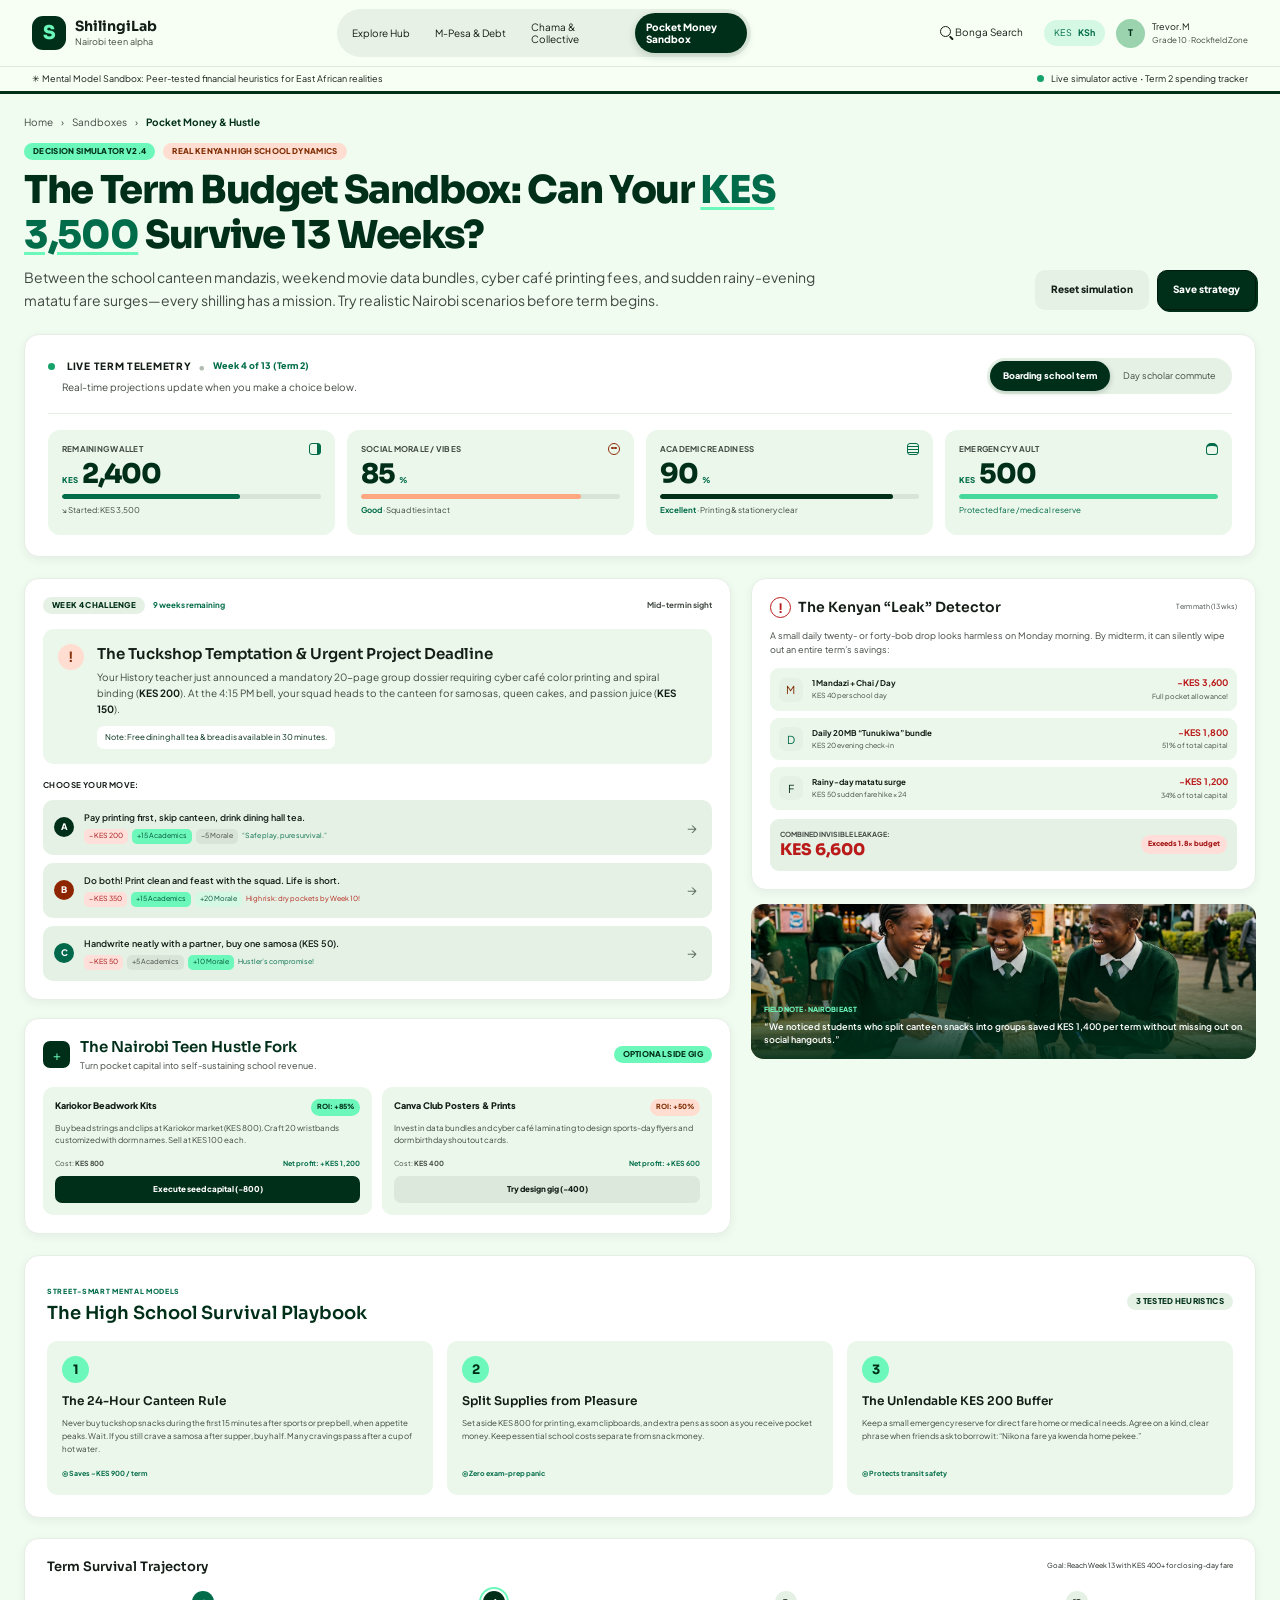
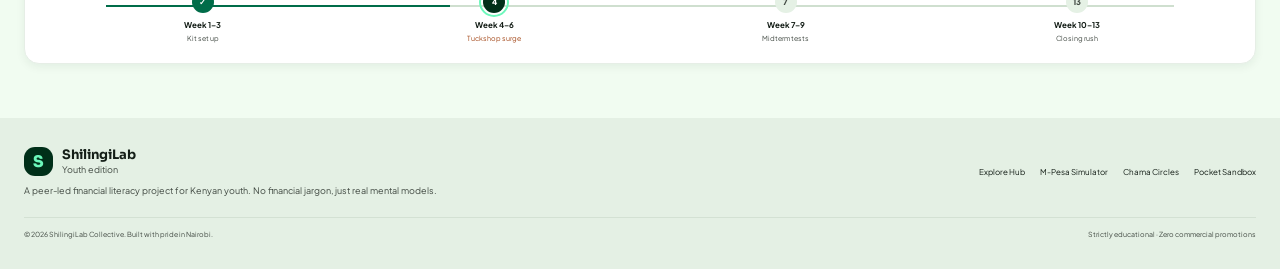
==== pocket-money.html @ ecf1472b "Build ShilingiLab learning hub homepage" ====
<!doctype html>
<html lang="en">
<head>
  <meta charset="utf-8">
  <meta name="viewport" content="width=device-width, initial-scale=1">
  <meta name="theme-color" content="#f1fcf1">
  <meta name="description" content="Practice smart school-term budgeting with an interactive Kenyan pocket-money simulator.">
  <title>ShilingiLab — Pocket Money Sandbox</title>
  <link rel="preconnect" href="https://fonts.googleapis.com">
  <link rel="preconnect" href="https://fonts.gstatic.com" crossorigin>
  <link href="https://fonts.googleapis.com/css2?family=Plus+Jakarta+Sans:wght@400;500;600;700;800&family=Sora:wght@600;700;800&display=swap" rel="stylesheet">
  <link rel="stylesheet" href="budget.css">
  <script src="budget.js" defer></script>
</head>
<body>
  <header class="site-header">
    <a class="brand" href="index.html#home" aria-label="ShilingiLab home">
      <span class="brand-mark" aria-hidden="true">S</span>
      <span><strong>ShilingiLab</strong><small>Nairobi teen alpha</small></span>
    </a>
    <nav class="main-nav" id="main-navigation" aria-label="Main navigation">
      <a href="index.html#home">Explore Hub</a>
      <a href="index.html#leak-detector">M-Pesa &amp; Debt</a>
      <a href="chama.html">Chama &amp; Collective</a>
      <a class="nav-active" href="index.html#home" aria-current="page">Pocket Money Sandbox</a>
    </nav>
    <div class="header-actions">
      <button class="search-button" id="search-button" type="button" aria-label="Search this learning guide"><span class="search-glyph" aria-hidden="true"></span><span>Bonga Search</span></button>
      <span class="currency">KES <b>KSh</b></span>
      <div class="profile-button"><span class="avatar" aria-hidden="true">T</span><span>Trevor.M<small>Grade 10 · Rockfield Zone</small></span></div>
    </div>
    <button class="menu-toggle" id="menu-toggle" type="button" aria-label="Open navigation" aria-expanded="false" aria-controls="main-navigation"><span class="menu-bars" aria-hidden="true"><i></i><i></i><i></i></span></button>
  </header>
  <div class="announcement">
    <span>✳ Mental Model Sandbox: Peer-tested financial heuristics for East African realities</span>
    <span class="announcement-status"><i aria-hidden="true"></i> Live simulator active <b>·</b> Term 2 spending tracker</span>
  </div>

  <main class="container" id="home">
    <section class="hero" aria-labelledby="page-title">
      <div class="hero-copy">
        <nav class="breadcrumb" aria-label="Breadcrumb"><a href="index.html#home">Home</a><span>›</span><a href="#telemetry">Sandboxes</a><span>›</span><strong>Pocket Money &amp; Hustle</strong></nav>
        <div class="hero-badges"><span class="badge badge-mint">Decision simulator v2.4</span><span class="badge badge-terra">Real Kenyan high school dynamics</span></div>
        <h1 id="page-title">The Term Budget Sandbox: Can Your <span>KES 3,500</span> Survive 13 Weeks?</h1>
        <p>Between the school canteen mandazis, weekend movie data bundles, cyber café printing fees, and sudden rainy-evening matatu fare surges—every shilling has a mission. Try realistic Nairobi scenarios before term begins.</p>
      </div>
      <div class="hero-actions">
        <button class="button button-light" id="reset-sim-btn" type="button">Reset simulation</button>
        <button class="button button-primary" id="save-play-btn" type="button">Save strategy</button>
      </div>
    </section>

    <section class="telemetry panel" id="telemetry" aria-labelledby="telemetry-title">
      <div class="telemetry-heading">
        <div>
          <div class="eyebrow-row"><span class="live-dot" aria-hidden="true"></span><h2 id="telemetry-title">Live term telemetry</h2><span class="dot-separator">•</span><span class="week-label" id="term-week-label">Week 4 of 13 (Term 2)</span></div>
          <p>Real-time projections update when you make a choice below.</p>
        </div>
        <div class="mode-switch" role="group" aria-label="School schedule">
          <button class="mode-button selected" id="mode-boarding" type="button" aria-pressed="true">Boarding school term</button>
          <button class="mode-button" id="mode-dayscholar" type="button" aria-pressed="false">Day scholar commute</button>
        </div>
      </div>
      <div class="metrics-grid">
        <article class="metric-card"><div class="metric-top"><span>Remaining wallet</span><span class="metric-indicator wallet-indicator" aria-hidden="true"></span></div><div class="metric-value"><small>KES</small><strong id="wallet-display">2,400</strong></div><div class="meter-track"><span id="wallet-progress-bar" style="width:69%"></span></div><p class="metric-foot">↘ Started: KES 3,500</p></article>
        <article class="metric-card"><div class="metric-top"><span>Social morale / vibes</span><span class="metric-indicator morale-indicator" aria-hidden="true"></span></div><div class="metric-value"><strong id="morale-display">85</strong><small>%</small></div><div class="meter-track terra-track"><span id="morale-progress-bar" style="width:85%"></span></div><p class="metric-foot"><b>Good</b> · Squad ties intact</p></article>
        <article class="metric-card"><div class="metric-top"><span>Academic readiness</span><span class="metric-indicator academic-indicator" aria-hidden="true"></span></div><div class="metric-value"><strong id="academic-display">90</strong><small>%</small></div><div class="meter-track dark-track"><span id="academic-progress-bar" style="width:90%"></span></div><p class="metric-foot"><b>Excellent</b> · Printing &amp; stationery clear</p></article>
        <article class="metric-card"><div class="metric-top"><span>Emergency vault</span><span class="metric-indicator vault-indicator" aria-hidden="true"></span></div><div class="metric-value"><small>KES</small><strong id="buffer-display">500</strong></div><div class="meter-track mint-track"><span style="width:100%"></span></div><p class="metric-foot mint-foot">Protected fare / medical reserve</p></article>
      </div>
    </section>

    <div class="content-grid">
      <div class="content-column">
        <section class="scenario panel" aria-labelledby="scenario-title">
          <div class="section-meta"><div><span class="badge badge-soft">Week 4 challenge</span><span class="remaining-label">9 weeks remaining</span></div><span class="midterm">Mid-term in sight</span></div>
          <article class="challenge-card"><div class="challenge-icon" aria-hidden="true">!</div><div><h2 id="scenario-title">The Tuckshop Temptation &amp; Urgent Project Deadline</h2><p>Your History teacher just announced a mandatory 20-page group dossier requiring cyber café color printing and spiral binding (<strong>KES 200</strong>). At the 4:15 PM bell, your squad heads to the canteen for samosas, queen cakes, and passion juice (<strong>KES 150</strong>).</p><span class="challenge-note">Note: Free dining hall tea &amp; bread is available in 30 minutes.</span></div></article>
          <div class="decision-list" role="group" aria-label="Choose your budget decision">
            <h3>Choose your move:</h3>
            <button class="decision-card" type="button" data-choice="A"><span class="choice-letter">A</span><span class="decision-copy"><strong>Pay printing first, skip canteen, drink dining hall tea.</strong><span class="choice-tags"><i class="tag-loss">− KES 200</i><i class="tag-gain">+15 Academics</i><i>−5 Morale</i><em>“Safe play, pure survival.”</em></span></span><span class="arrow" aria-hidden="true">→</span></button>
            <button class="decision-card" type="button" data-choice="B"><span class="choice-letter terra-choice">B</span><span class="decision-copy"><strong>Do both! Print clean and feast with the squad. Life is short.</strong><span class="choice-tags"><i class="tag-loss">− KES 350</i><i class="tag-gain">+15 Academics</i><i class="tag-social">+20 Morale</i><em class="risk-text">High risk: dry pockets by Week 10!</em></span></span><span class="arrow" aria-hidden="true">→</span></button>
            <button class="decision-card" type="button" data-choice="C"><span class="choice-letter mint-choice">C</span><span class="decision-copy"><strong>Handwrite neatly with a partner, buy one samosa (KES 50).</strong><span class="choice-tags"><i class="tag-loss">− KES 50</i><i>+5 Academics</i><i class="tag-gain">+10 Morale</i><em>Hustler’s compromise!</em></span></span><span class="arrow" aria-hidden="true">→</span></button>
          </div>
          <div class="decision-feedback" id="decision-feedback" hidden aria-live="polite"><span id="feedback-icon" aria-hidden="true">✓</span><div><strong id="feedback-title">Decision applied</strong><p id="feedback-desc">Your term cash balance and morale metrics have updated.</p></div></div>
        </section>

        <section class="hustle panel" aria-labelledby="hustle-title">
          <div class="section-heading"><span class="section-icon" aria-hidden="true">+</span><div><h2 id="hustle-title">The Nairobi Teen Hustle Fork</h2><p>Turn pocket capital into self-sustaining school revenue.</p></div><span class="badge badge-mint">Optional side gig</span></div>
          <div class="hustle-grid">
            <article class="hustle-card"><div><div class="hustle-title"><h3>Kariokor Beadwork Kits</h3><span class="roi">ROI: +85%</span></div><p>Buy bead strings and clips at Kariokor market (KES 800). Craft 20 wristbands customized with dorm names. Sell at KES 100 each.</p></div><div class="hustle-bottom"><div><span>Cost: <b>KES 800</b></span><strong>Net profit: +KES 1,200</strong></div><button class="hustle-button" id="invest-beads-btn" type="button">Execute seed capital (−800)</button></div></article>
            <article class="hustle-card"><div><div class="hustle-title"><h3>Canva Club Posters &amp; Prints</h3><span class="roi roi-terra">ROI: +50%</span></div><p>Invest in data bundles and cyber café laminating to design sports-day flyers and dorm birthday shoutout cards.</p></div><div class="hustle-bottom"><div><span>Cost: <b>KES 400</b></span><strong>Net profit: +KES 600</strong></div><button class="hustle-button secondary-hustle" id="invest-flyer-btn" type="button">Try design gig (−400)</button></div></article>
          </div>
        </section>
      </div>

      <aside class="content-column side-column">
        <section class="leak panel" id="leak-detector" aria-labelledby="leak-title">
          <div class="leak-heading"><span class="drop-icon" aria-hidden="true">!</span><h2 id="leak-title">The Kenyan “Leak” Detector</h2><span>Term math (13 wks)</span></div>
          <p>A small daily twenty- or forty-bob drop looks harmless on Monday morning. By midterm, it can silently wipe out an entire term’s savings:</p>
          <div class="leak-list">
            <article class="leak-row"><span class="leak-symbol" aria-hidden="true">M</span><div><strong>1 Mandazi + Chai / Day</strong><small>KES 40 per school day</small></div><div class="leak-total"><strong>−KES 3,600</strong><small>Full pocket allowance!</small></div></article>
            <article class="leak-row"><span class="leak-symbol wifi-symbol" aria-hidden="true">D</span><div><strong>Daily 20MB “Tunukiwa” bundle</strong><small>KES 20 evening check-in</small></div><div class="leak-total"><strong>−KES 1,800</strong><small>51% of total capital</small></div></article>
            <article class="leak-row"><span class="leak-symbol bus-symbol" aria-hidden="true">F</span><div><strong>Rainy-day matatu surge</strong><small>KES 50 sudden fare hike × 24</small></div><div class="leak-total"><strong>−KES 1,200</strong><small>34% of total capital</small></div></article>
          </div>
          <div class="leak-summary"><div><span>Combined invisible leakage:</span><strong>KES 6,600</strong></div><span class="over-budget">Exceeds 1.8× budget</span></div>
        </section>
        <article class="field-note"><img src="assets/kenyan-student-budgeting.png" alt="Three Kenyan high school students sharing a budget conversation outside school" loading="lazy"><div class="field-note-copy"><span>Field note · Nairobi East</span><p>“We noticed students who split canteen snacks into groups saved KES 1,400 per term without missing out on social hangouts.”</p></div></article>
      </aside>
    </div>

    <section class="playbook panel" id="playbook" aria-labelledby="playbook-title">
      <div class="section-heading playbook-heading"><div><span class="section-kicker">Street-smart mental models</span><h2 id="playbook-title">The High School Survival Playbook</h2></div><span class="badge badge-soft">3 tested heuristics</span></div>
      <div class="playbook-grid">
        <article class="rule-card"><span class="rule-number">1</span><h3>The 24-Hour Canteen Rule</h3><p>Never buy tuckshop snacks during the first 15 minutes after sports or prep bell, when appetite peaks. Wait. If you still crave a samosa after supper, buy half. Many cravings pass after a cup of hot water.</p><strong>◎ Saves ~KES 900 / term</strong></article>
        <article class="rule-card"><span class="rule-number">2</span><h3>Split Supplies from Pleasure</h3><p>Set aside KES 800 for printing, exam clipboards, and extra pens as soon as you receive pocket money. Keep essential school costs separate from snack money.</p><strong>◎ Zero exam-prep panic</strong></article>
        <article class="rule-card"><span class="rule-number">3</span><h3>The Unlendable KES 200 Buffer</h3><p>Keep a small emergency reserve for direct fare home or medical needs. Agree on a kind, clear phrase when friends ask to borrow it: “Niko na fare ya kwenda home pekee.”</p><strong>◎ Protects transit safety</strong></article>
      </div>
    </section>

    <section class="trajectory panel" aria-labelledby="trajectory-title"><div class="trajectory-heading"><h2 id="trajectory-title">Term Survival Trajectory</h2><span>Goal: Reach Week 13 with KES 400+ for closing-day fare</span></div><ol class="timeline"><li class="complete"><span>✓</span><b>Week 1–3</b><small>Kit set up</small></li><li class="current"><span>4</span><b>Week 4–6</b><small>Tuckshop surge</small></li><li><span>7</span><b>Week 7–9</b><small>Midterm tests</small></li><li><span>13</span><b>Week 10–13</b><small>Closing rush</small></li></ol></section>
  </main>

  <footer class="site-footer"><div class="footer-main"><div><a class="brand footer-brand" href="index.html#home"><span class="brand-mark" aria-hidden="true">S</span><span><strong>ShilingiLab</strong><small>Youth edition</small></span></a><p>A peer-led financial literacy project for Kenyan youth. No financial jargon, just real mental models.</p></div><nav aria-label="Footer navigation"><a href="index.html#home">Explore Hub</a><a href="index.html#leak-detector">M-Pesa Simulator</a><a href="chama.html">Chama Circles</a><a href="index.html#home">Pocket Sandbox</a></nav></div><div class="footer-bottom"><span>© 2026 ShilingiLab Collective. Built with pride in Nairobi.</span><span>Strictly educational · Zero commercial promotions</span></div></footer>
</body>
</html>
---- budget.css ----
/* Budget sandbox page styles: vanilla CSS, tuned to the supplied ShilingiLab design. */
:root{--canvas:#f1fcf1;--surface:#fff;--surface-low:#ebf7eb;--surface-mid:#e5f1e5;--surface-high:#e0ebe0;--ink:#141e17;--muted:#414942;--forest:#002f19;--forest-2:#0d472b;--mint:#6cf8bb;--mint-deep:#006c49;--line:#d5e2d5;--terra:#ffb598;--error:#ba1a1a;--shadow:0 3px 10px #002f1910;--sora:'Sora',sans-serif;--jakarta:'Plus Jakarta Sans',sans-serif}*{box-sizing:border-box}html{scroll-behavior:smooth;scroll-padding-top:100px}body{margin:0;background:var(--canvas);color:var(--ink);font:14px/1.55 var(--jakarta),sans-serif;-webkit-font-smoothing:antialiased}button,a{font:inherit}button{color:inherit}a{color:inherit;text-decoration:none}.site-header{min-height:66px;padding:9px clamp(16px,2.5vw,34px);display:flex;align-items:center;justify-content:space-between;gap:16px;background:#f7fff5;border-bottom:1px solid #dce8dc;position:sticky;top:0;z-index:10}.brand{display:flex;gap:9px;align-items:center;white-space:nowrap}.brand-mark{width:34px;height:34px;border-radius:11px;background:var(--forest);color:var(--mint);display:grid;place-items:center;font:800 19px var(--sora)}.brand strong{font:700 14px var(--sora);display:block}.brand small{font-size:9px;color:var(--muted);display:block}.main-nav{display:flex;align-items:center;gap:3px;border-radius:100px;background:#e7f1e5;padding:4px}.main-nav a{font-size:10px;line-height:1.2;padding:8px 11px;border-radius:100px;max-width:112px;transition:background-color .18s ease,color .18s ease,box-shadow .18s ease}.main-nav a:hover,.main-nav a:focus-visible{background:#dcebdc;color:var(--forest);outline:2px solid transparent}.main-nav .nav-active{background:var(--forest);color:#fff;font-weight:800;box-shadow:0 3px 8px #002f1930}.header-actions{display:flex;align-items:center;gap:11px}.search-button{border:0;background:transparent;border-radius:20px;padding:8px 10px;cursor:pointer;font-size:10px;white-space:nowrap}.search-button:hover{background:#e7f1e5}.search-glyph{display:inline-block;position:relative;width:11px;height:11px;border:1.5px solid currentColor;border-radius:50%;vertical-align:-1px;margin-right:4px}.search-glyph::after{content:"";position:absolute;width:5px;height:1.5px;background:currentColor;right:-4px;bottom:-2px;transform:rotate(45deg);border-radius:1px}.currency{background:#d5f8e5;color:var(--mint-deep);border-radius:20px;padding:6px 10px;font-size:9px;white-space:nowrap}.currency b{margin-left:4px}.profile-button{display:flex;align-items:center;gap:7px;font-size:9px;white-space:nowrap}.profile-button small{display:block;color:var(--muted);font-size:8px}.avatar{width:29px;height:29px;display:grid;place-items:center;border-radius:50%;background:#9ad3ad;color:var(--forest);font-weight:800}.menu-toggle{display:none;width:40px;height:40px;border:0;background:transparent;cursor:pointer;padding:9px}.menu-bars{display:flex;flex-direction:column;gap:4px;width:20px}.menu-bars i{display:block;width:100%;height:2px;border-radius:2px;background:var(--forest);transition:transform .18s ease,opacity .18s ease}.menu-toggle[aria-expanded=true] .menu-bars i:first-child{transform:translateY(6px) rotate(45deg)}.menu-toggle[aria-expanded=true] .menu-bars i:nth-child(2){opacity:0}.menu-toggle[aria-expanded=true] .menu-bars i:last-child{transform:translateY(-6px) rotate(-45deg)}.announcement{min-height:27px;padding:5px clamp(16px,2.5vw,34px);display:flex;justify-content:space-between;gap:16px;align-items:center;background:#f7fff5;border-bottom:3px solid var(--forest);font-size:9px}.announcement-status{white-space:nowrap}.announcement-status i,.live-dot{display:inline-block;width:7px;height:7px;border-radius:50%;background:#16a36a;margin-right:5px}.container{width:min(100% - 48px,1440px);margin:0 auto;padding:21px 0 54px}.hero{display:flex;align-items:flex-end;justify-content:space-between;gap:28px;margin-bottom:21px}.hero-copy{max-width:850px}.breadcrumb{display:flex;align-items:center;gap:8px;font-size:10px;color:var(--muted);margin-bottom:12px}.breadcrumb strong{font-weight:700;color:var(--forest)}.hero-badges{display:flex;gap:8px;flex-wrap:wrap;margin-bottom:8px}.badge{display:inline-flex;align-items:center;border-radius:100px;padding:4px 9px;font-size:8px;line-height:1.15;font-weight:800;text-transform:uppercase;letter-spacing:.04em}.badge-mint{background:var(--mint);color:var(--forest)}.badge-terra{background:#ffddd0;color:#7f2b00}.badge-soft{background:var(--surface-mid);color:var(--forest)}h1,h2,h3,p{margin-top:0}.hero h1{max-width:900px;margin:0 0 8px;font:800 clamp(27px,3vw,42px)/1.18 var(--sora);letter-spacing:-.035em;color:var(--forest)}.hero h1 span{color:var(--mint-deep);text-decoration:underline;text-decoration-color:var(--mint);text-decoration-thickness:3px;text-underline-offset:4px}.hero-copy>p{max-width:810px;margin:0;color:var(--muted);font-size:14px;line-height:1.65}.hero-actions{display:flex;gap:8px;flex:0 0 auto;margin-bottom:3px}.button{display:inline-flex;align-items:center;justify-content:center;gap:7px;min-height:40px;padding:9px 15px;border-radius:10px;border:1px solid transparent;font-size:10px;font-weight:800;cursor:pointer;transition:transform .16s ease,background .16s ease}.button:hover{transform:translateY(-1px)}.button-light{background:#e5f1e5;color:var(--ink)}.button-primary{background:var(--forest);color:#fff;border-color:#001b0e;box-shadow:2px 2px 0 var(--forest)}.button-primary:hover{background:var(--forest-2)}button:focus-visible,a:focus-visible{outline:3px solid #10b981;outline-offset:3px}.panel{background:var(--surface);border:1px solid #e6eee6;border-radius:15px;box-shadow:var(--shadow)}.telemetry{padding:21px 23px;margin-bottom:21px}.telemetry-heading{display:flex;justify-content:space-between;align-items:center;gap:16px;padding-bottom:17px;margin-bottom:16px;border-bottom:1px solid var(--surface-mid)}.eyebrow-row{display:flex;align-items:center;gap:7px}.eyebrow-row h2{font-size:10px;text-transform:uppercase;letter-spacing:.07em;margin:0;font-weight:800}.dot-separator{color:#b2bcb2}.week-label{font-size:9px;color:var(--mint-deep);font-weight:800}.telemetry-heading p{margin:3px 0 0 14px;color:var(--muted);font-size:10px}.mode-switch{display:inline-flex;padding:3px;border-radius:30px;background:var(--surface-mid)}.mode-button{border:0;border-radius:24px;padding:8px 13px;background:transparent;color:var(--muted);font-size:9px;cursor:pointer;white-space:nowrap}.mode-button.selected{background:var(--forest);color:#fff;font-weight:800;box-shadow:1px 2px 5px #002f1930}.metrics-grid{display:grid;grid-template-columns:repeat(4,minmax(0,1fr));gap:12px}.metric-card{background:var(--surface-low);border-radius:12px;padding:13px 14px;min-height:105px}.metric-top{display:flex;align-items:center;justify-content:space-between;color:var(--muted);font-size:8px;text-transform:uppercase;letter-spacing:.03em;font-weight:700}.metric-top>span:last-child{font-size:14px;color:var(--mint-deep)}.metric-indicator{display:inline-block;width:12px;height:12px;border:1.5px solid currentColor;border-radius:3px}.wallet-indicator{background:linear-gradient(90deg,transparent 70%,var(--mint-deep) 70%)}.academic-indicator{background:repeating-linear-gradient(to bottom,transparent 0 2px,#006c49 2px 3px)}.vault-indicator{border-radius:5px 5px 3px 3px;border-top-width:3px}.morale-indicator{border-radius:50%;border-color:#8f2e0b;background:radial-gradient(circle at 35% 40%,#8f2e0b 1px,transparent 1.5px),radial-gradient(circle at 65% 40%,#8f2e0b 1px,transparent 1.5px)}.terra-text,.terra-track span{color:#8f2e0b!important}.metric-value{display:flex;align-items:baseline;gap:4px;margin:4px 0}.metric-value strong{font:800 27px/1.15 var(--sora);letter-spacing:-.04em;color:var(--forest)}.metric-value small{font-size:8px;font-weight:800;color:var(--mint-deep)}.meter-track{height:5px;background:#d7e4d7;border-radius:99px;overflow:hidden}.meter-track span{display:block;height:100%;border-radius:99px;background:var(--mint-deep);transition:width .35s ease}.terra-track span{background:#ffa781}.dark-track span{background:var(--forest)}.mint-track span{background:#45d89b}.metric-foot{margin:5px 0 0;font-size:8px;color:var(--muted)}.metric-foot b,.mint-foot{color:var(--mint-deep)}.content-grid{display:grid;grid-template-columns:minmax(0,1.4fr) minmax(300px,1fr);gap:20px;align-items:start;margin-bottom:21px}.content-column{display:flex;flex-direction:column;gap:18px;min-width:0}.scenario{padding:18px;display:flex;flex-direction:column;gap:15px}.section-meta{display:flex;align-items:center;justify-content:space-between;gap:10px}.section-meta>div{display:flex;align-items:center;gap:8px}.remaining-label,.midterm{font-size:8px;color:var(--mint-deep);font-weight:700}.midterm{color:var(--muted)}.challenge-card{padding:15px;display:grid;grid-template-columns:28px minmax(0,1fr);gap:11px;border-radius:11px;background:var(--surface-low)}.challenge-icon{height:26px;width:26px;border-radius:50%;display:grid;place-items:center;background:#ffddd0;color:#8a310d;font-weight:800}.challenge-card h2{font:600 15px/1.35 var(--sora);margin:0 0 5px;color:var(--ink)}.challenge-card p{font-size:10px;line-height:1.6;color:var(--muted);margin:0}.challenge-card p strong{color:var(--ink)}.challenge-note{display:inline-block;margin-top:9px;padding:5px 8px;border-radius:7px;background:#fff;font-size:8px;color:var(--forest)}.decision-list{display:flex;flex-direction:column;gap:8px}.decision-list h3{font-size:8px;text-transform:uppercase;letter-spacing:.05em;margin:0 0 1px}.decision-card{display:grid;grid-template-columns:22px minmax(0,1fr) 14px;gap:8px;align-items:center;width:100%;text-align:left;border:1px solid transparent;border-radius:10px;background:var(--surface-mid);padding:10px;cursor:pointer;transition:background .15s ease,border-color .15s ease,transform .15s ease}.decision-card:hover{background:#d9ebdc;border-color:#bdd9c3;transform:translateX(2px)}.decision-card:focus-visible{outline-offset:2px}.choice-letter{display:grid;place-items:center;width:20px;height:20px;border-radius:50%;background:var(--forest);color:#fff;font-size:9px;font-weight:800}.terra-choice{background:#8d2600}.mint-choice{background:#00694b}.decision-copy{display:grid;gap:5px}.decision-copy>strong{font-size:9px;line-height:1.45;font-weight:600}.choice-tags{display:flex;align-items:center;flex-wrap:wrap;gap:4px;font-size:7px;color:var(--muted)}.choice-tags i{font-style:normal;padding:2px 5px;border-radius:5px;background:#d9e4d9}.choice-tags .tag-loss{background:#ffdfd9;color:#a01212}.choice-tags .tag-gain{background:var(--mint);color:#005236}.choice-tags .tag-social{background:#d5f8e5;color:#005236}.choice-tags em{font-style:normal;color:var(--mint-deep)}.choice-tags .risk-text{color:#b42318}.arrow{font-size:14px;color:#69776b}.decision-feedback{display:flex;align-items:flex-start;gap:10px;padding:11px;border-radius:10px;background:#dff1e3;color:var(--forest)}.decision-feedback[hidden]{display:none}.decision-feedback>span{font-weight:900;font-size:18px}.decision-feedback strong{font-size:10px}.decision-feedback p{font-size:9px;margin:2px 0 0;color:var(--muted)}.hustle{padding:18px}.section-heading{display:flex;align-items:center;gap:10px}.section-heading>div{min-width:0}.section-heading h2{font:600 15px/1.35 var(--sora);margin:0;color:var(--forest)}.section-heading p{font-size:9px;color:var(--muted);margin:2px 0 0}.section-icon{display:grid;place-items:center;flex:0 0 27px;height:27px;border-radius:7px;background:var(--forest);color:var(--mint);font-size:13px}.section-heading>.badge{margin-left:auto;white-space:nowrap}.hustle-grid{display:grid;grid-template-columns:repeat(2,minmax(0,1fr));gap:10px;margin-top:14px}.hustle-card{display:flex;flex-direction:column;justify-content:space-between;gap:13px;padding:12px;border-radius:10px;background:var(--surface-low)}.hustle-title{display:flex;justify-content:space-between;gap:7px;align-items:flex-start}.hustle-title h3{font-size:9px;margin:0;font-weight:800}.hustle-title .roi{white-space:nowrap;font-size:7px;padding:3px 6px;border-radius:10px;background:var(--mint);color:var(--forest);font-weight:800}.hustle-title .roi-terra{background:#ffddd0;color:#7f2b00}.hustle-card p{font-size:8px;line-height:1.5;color:var(--muted);margin:6px 0 0}.hustle-bottom>div{display:flex;justify-content:space-between;gap:4px;font-size:7px;flex-wrap:wrap;margin-bottom:7px}.hustle-bottom>div span{color:var(--muted)}.hustle-bottom>div strong{color:var(--mint-deep)}.hustle-button{width:100%;padding:7px 6px;border:0;border-radius:7px;background:var(--forest);color:white;font-size:8px;font-weight:800;cursor:pointer}.hustle-button:hover{background:var(--forest-2)}.hustle-button:disabled{background:var(--mint-deep);cursor:default}.secondary-hustle{background:#dce8dc;color:var(--ink)}.secondary-hustle:hover{background:#cbdccb}.side-column{gap:14px}.leak{padding:18px}.leak-heading{display:flex;align-items:center;gap:7px}.drop-icon{display:grid;place-items:center;flex:none;width:21px;height:21px;border:1px solid #ba1a1a;border-radius:50%;color:#ba1a1a;font-size:13px;font-weight:800}.leak-heading h2{font:600 14px/1.3 var(--sora);margin:0;flex:1}.leak-heading>span:last-child{font-size:7px;color:var(--muted);white-space:nowrap}.leak>p{font-size:9px;color:var(--muted);line-height:1.6;margin:11px 0}.leak-list{display:flex;flex-direction:column;gap:7px}.leak-row{display:grid;grid-template-columns:26px minmax(0,1fr) auto;align-items:center;gap:7px;padding:9px;border-radius:9px;background:var(--surface-low)}.leak-symbol{display:grid;place-items:center;width:24px;height:24px;border-radius:7px;background:var(--surface-mid);color:#7f2b00;font-size:11px}.wifi-symbol{color:var(--mint-deep)}.bus-symbol{color:var(--forest)}.leak-row>div:nth-child(2){min-width:0}.leak-row strong{display:block;font-size:8px;line-height:1.4}.leak-row small{display:block;font-size:7px;color:var(--muted);line-height:1.4;margin-top:2px}.leak-total{text-align:right;white-space:nowrap}.leak-total strong{color:var(--error);font-size:9px}.leak-summary{display:flex;align-items:center;justify-content:space-between;gap:8px;padding:11px 10px;margin-top:9px;border-radius:9px;background:var(--surface-mid)}.leak-summary>div span{display:block;font-size:7px;text-transform:uppercase;font-weight:700;color:var(--muted)}.leak-summary>div strong{display:block;color:var(--error);font:800 16px/1.2 var(--sora)}.over-budget{padding:4px 7px;border-radius:20px;background:#ffddd8;color:#a01212;font-size:7px;font-weight:800;white-space:nowrap}.field-note{height:155px;position:relative;overflow:hidden;border-radius:13px;background:var(--forest)}.field-note img{width:100%;height:100%;display:block;object-fit:cover}.field-note::after{content:"";position:absolute;inset:25% 0 0;background:linear-gradient(transparent,#002f19ed)}.field-note-copy{position:absolute;z-index:1;bottom:0;left:0;right:0;padding:13px;color:#fff}.field-note-copy span{font-size:7px;color:var(--mint);font-weight:800;text-transform:uppercase}.field-note-copy p{font-size:9px;line-height:1.45;margin:2px 0 0;font-weight:600}.playbook{padding:22px;margin-bottom:20px}.playbook-heading{justify-content:space-between;margin-bottom:16px}.section-kicker{font-size:7px;text-transform:uppercase;letter-spacing:.1em;color:var(--mint-deep);font-weight:800}.playbook-heading h2{font:600 18px/1.3 var(--sora);margin:2px 0 0;color:var(--forest)}.playbook-grid{display:grid;grid-template-columns:repeat(3,minmax(0,1fr));gap:14px}.rule-card{display:flex;flex-direction:column;align-items:flex-start;padding:15px;border-radius:10px;background:var(--surface-low)}.rule-number{display:grid;place-items:center;width:27px;height:27px;border-radius:50%;background:var(--mint);color:var(--forest);font:700 13px var(--sora);margin-bottom:10px}.rule-card h3{font:600 12px/1.4 var(--sora);margin:0 0 7px}.rule-card p{font-size:8px;line-height:1.65;color:var(--muted);margin:0 0 13px}.rule-card>strong{margin-top:auto;color:var(--mint-deep);font-size:7px}.trajectory{padding:19px 22px}.trajectory-heading{display:flex;justify-content:space-between;align-items:center;gap:14px}.trajectory-heading h2{font:600 13px var(--sora);margin:0}.trajectory-heading>span{font-size:7px}.timeline{position:relative;display:grid;grid-template-columns:repeat(4,1fr);padding:16px 10px 0;margin:0;list-style:none;text-align:center}.timeline::before{content:"";position:absolute;left:5%;right:5%;top:30px;height:2px;background:#cfdfcf}.timeline::after{content:"";position:absolute;left:5%;top:30px;width:29%;height:2px;background:var(--mint-deep)}.timeline li{position:relative;z-index:1;display:flex;align-items:center;flex-direction:column;gap:2px}.timeline li>span{display:grid;place-items:center;width:22px;height:22px;border-radius:50%;background:var(--surface-mid);color:var(--muted);font-size:8px;font-weight:800;margin-bottom:4px}.timeline li.complete>span{background:var(--mint-deep);color:white}.timeline li.current>span{background:var(--forest);color:white;outline:2px solid var(--mint);outline-offset:2px}.timeline li b{font-size:8px}.timeline li small{font-size:7px;color:var(--muted)}.timeline li.current small{color:#a34718}.site-footer{background:#e4f0e4;padding:28px max(24px,calc((100% - 1440px)/2));}.footer-main{display:flex;justify-content:space-between;gap:24px;align-items:center}.footer-brand .brand-mark{width:29px;height:29px;font-size:16px}.footer-brand strong{font-size:13px}.footer-main>div>p{max-width:440px;font-size:9px;color:var(--muted);margin:7px 0 0}.footer-main nav{display:flex;flex-wrap:wrap;gap:15px;font-size:8px}.footer-main nav a:hover{color:var(--mint-deep);text-decoration:underline}.footer-bottom{display:flex;justify-content:space-between;gap:14px;border-top:1px solid #d3e1d3;margin-top:19px;padding-top:12px;font-size:7px;color:var(--muted)}
@media(max-width:1050px){.site-header{gap:9px}.main-nav a{padding:8px 8px;font-size:9px;max-width:98px}.header-actions{gap:6px}.search-button{padding:7px}.profile-button{font-size:8px}.container{width:min(100% - 36px,1440px)}.content-grid{grid-template-columns:minmax(0,1.25fr) minmax(280px,.9fr);gap:14px}.scenario,.hustle,.leak{padding:15px}.leak-row{grid-template-columns:23px minmax(0,1fr) auto;padding:8px;gap:6px}}
@media(max-width:820px){.site-header{min-height:60px}.header-actions .currency,.header-actions .search-button span:last-child{display:none}.header-actions{margin-left:auto}.container{width:min(100% - 32px,700px)}.hero{display:block}.hero-actions{margin-top:14px}.content-grid{grid-template-columns:minmax(0,1.25fr) minmax(260px,.9fr)}.side-column{display:flex;flex-direction:column}.field-note{height:175px}}@media(max-width:720px){.content-grid{grid-template-columns:1fr}}
@media(max-width:680px){.site-header{padding:8px 14px;flex-wrap:wrap}.header-actions{display:none}.menu-toggle{display:block}.main-nav{display:none;order:4;flex-basis:100%;flex-direction:column;align-items:stretch;border-radius:13px;padding:6px}.main-nav.is-open{display:flex}.main-nav a{max-width:none;padding:11px 13px;font-size:12px}.announcement{font-size:8px;align-items:flex-start}.announcement-status{display:none}.container{width:calc(100% - 28px);padding-top:15px}.hero h1{font-size:29px}.hero-copy>p{font-size:12px}.telemetry{padding:15px}.telemetry-heading{align-items:flex-start;flex-direction:column}.telemetry-heading p{margin-left:12px}.mode-switch{width:100%}.mode-button{flex:1;padding:9px 6px;font-size:8px}.metrics-grid{gap:8px}.metric-card{padding:11px;min-height:99px}.metric-value strong{font-size:24px}.side-column{display:flex}.field-note{height:175px}.playbook{padding:16px}.playbook-grid{grid-template-columns:1fr;gap:9px}.rule-card{padding:13px}.rule-card p{font-size:9px}.playbook-heading h2{font-size:16px}.trajectory{padding:15px}.trajectory-heading{align-items:flex-start;flex-direction:column;gap:5px}.timeline{padding-left:0;padding-right:0}.timeline li b{font-size:7px}.timeline li small{font-size:6px}.footer-main,.footer-bottom{align-items:flex-start;flex-direction:column}.footer-main nav{gap:12px}.site-footer{padding:24px 16px}.section-meta{align-items:flex-start}.midterm{font-size:7px}.decision-card{padding:9px}.choice-tags{font-size:6px}}
@media(max-width:390px){.hero h1{font-size:25px}.hero-actions{display:grid;grid-template-columns:1fr 1fr}.button{padding:8px 6px;font-size:9px}.metrics-grid{grid-template-columns:1fr 1fr}.metric-value strong{font-size:21px}.challenge-card{grid-template-columns:22px 1fr;padding:11px}.challenge-icon{width:22px;height:22px}.challenge-card h2{font-size:13px}.hustle-grid{grid-template-columns:1fr}.leak-heading h2{font-size:12px}.leak-heading>span:last-child{font-size:6px}}
@media(prefers-reduced-motion:reduce){html{scroll-behavior:auto}*,*::before,*::after{transition-duration:.01ms!important;animation-duration:.01ms!important;scroll-behavior:auto!important}}
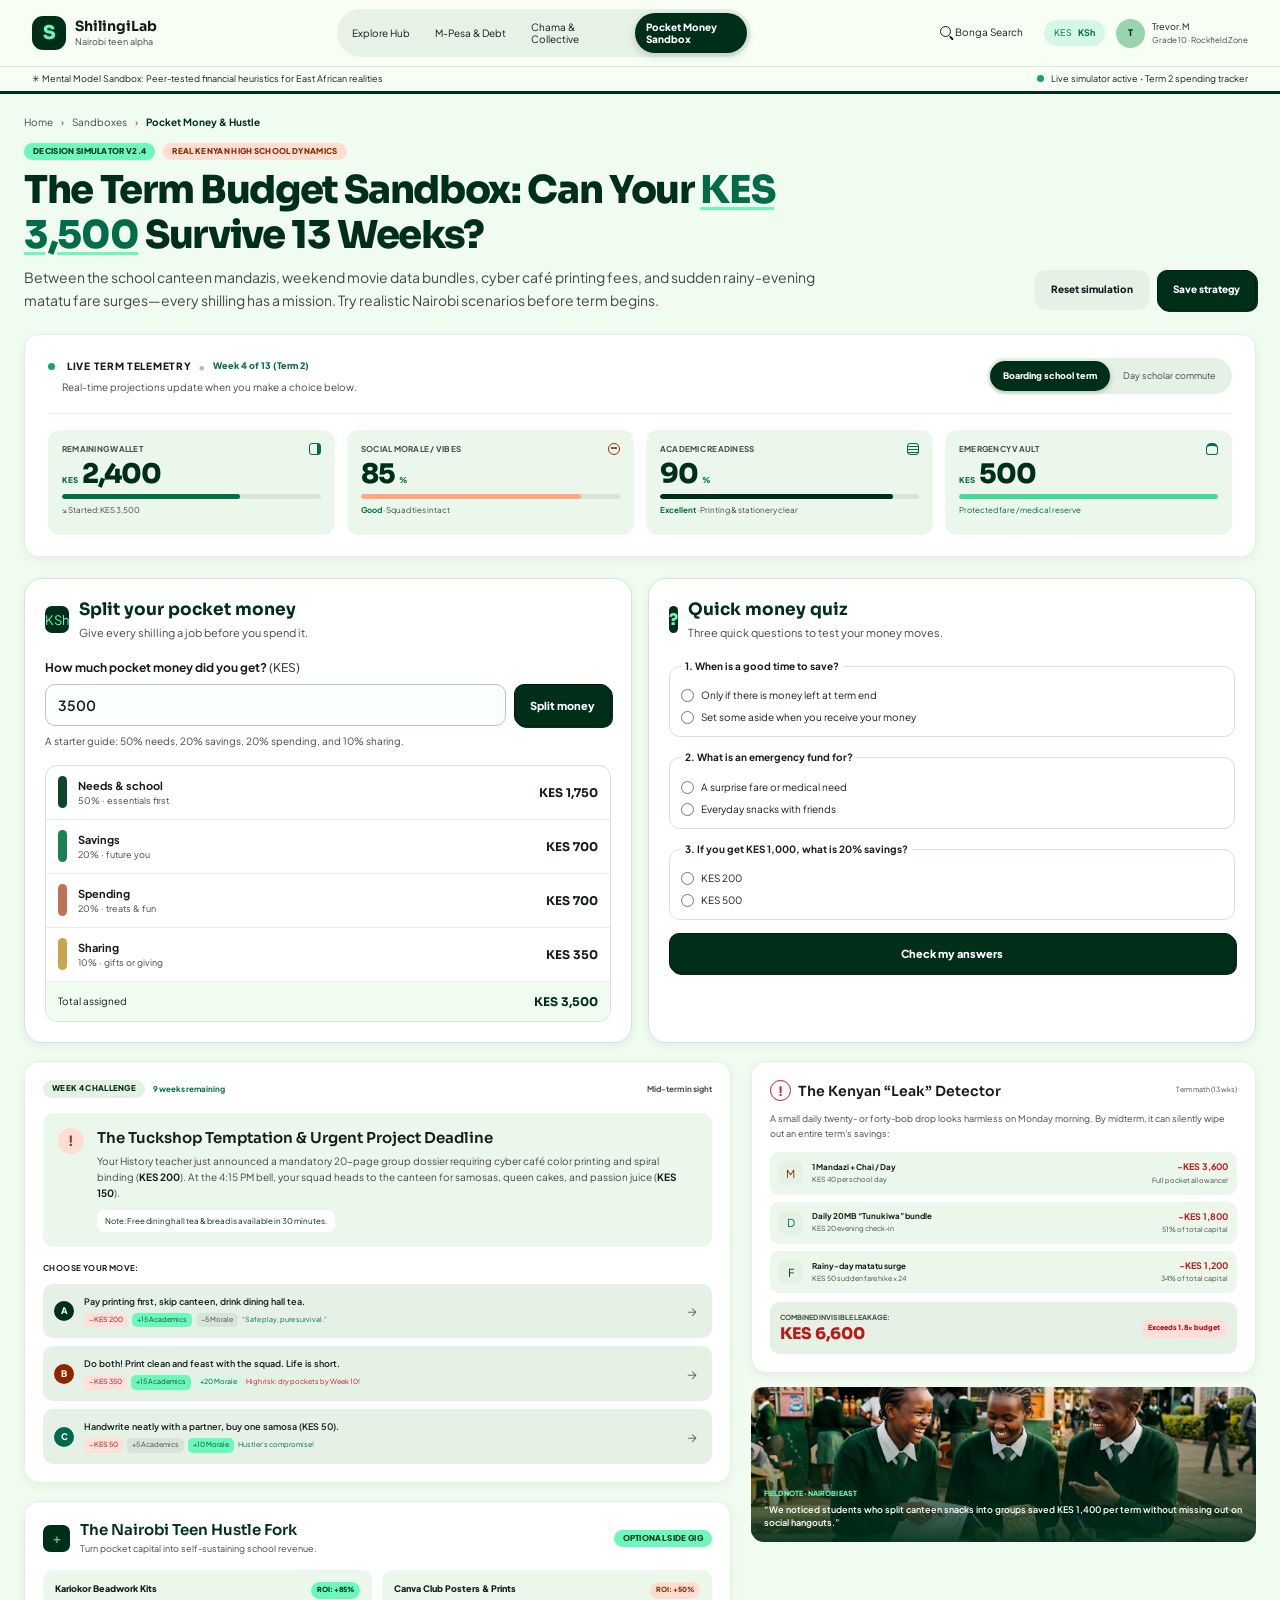
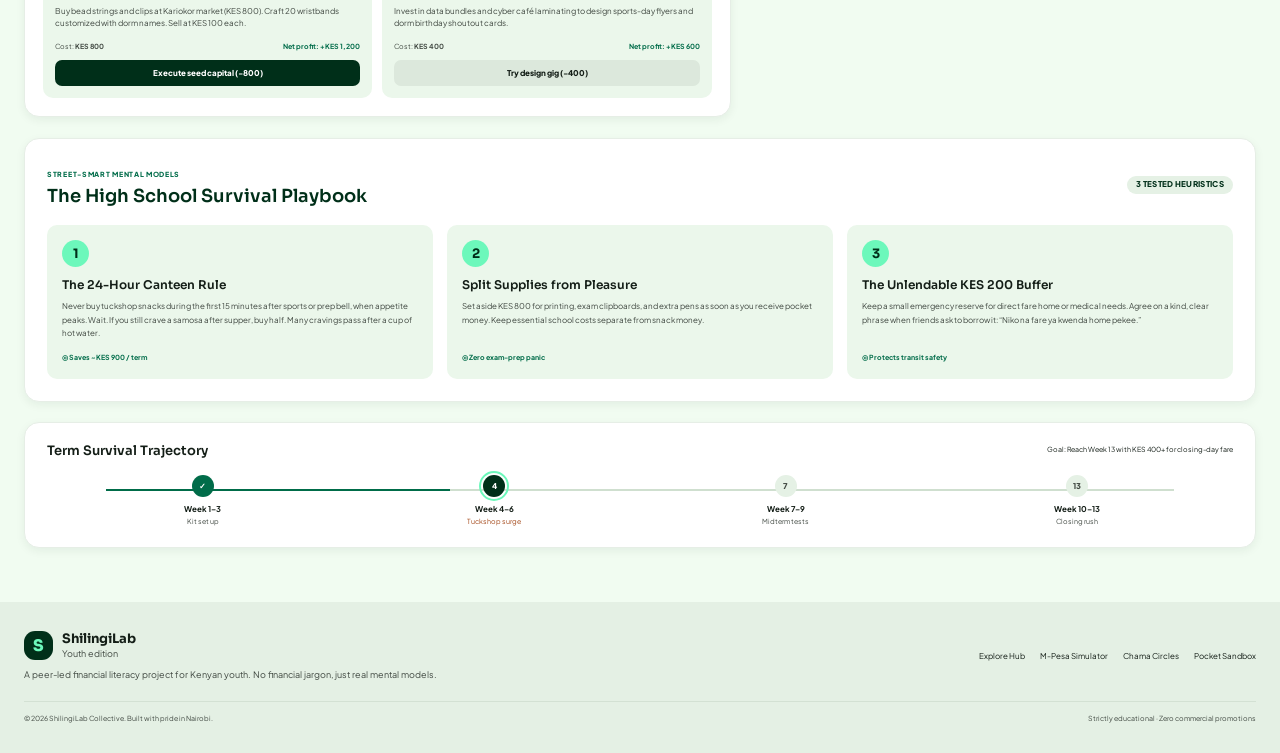
==== commit cc861319: "Add pocket money split calculator and quiz" ====
--- a/pocket-money.html
+++ b/pocket-money.html
@@ -9,8 +9,8 @@
   <link rel="preconnect" href="https://fonts.googleapis.com">
   <link rel="preconnect" href="https://fonts.gstatic.com" crossorigin>
   <link href="https://fonts.googleapis.com/css2?family=Plus+Jakarta+Sans:wght@400;500;600;700;800&family=Sora:wght@600;700;800&display=swap" rel="stylesheet">
-  <link rel="stylesheet" href="budget.css">
-  <script src="budget.js" defer></script>
+  <link rel="stylesheet" href="budget.css?v=money-tools">
+  <script src="budget.js?v=money-tools" defer></script>
 </head>
 <body>
   <header class="site-header">
@@ -69,6 +69,35 @@
       </div>
     </section>
 
+    <section class="money-lab" aria-label="Pocket money calculator and quiz">
+      <section class="money-tool panel" aria-labelledby="money-calculator-title">
+        <div class="section-heading"><span class="section-icon" aria-hidden="true">KSh</span><div><h2 id="money-calculator-title">Split your pocket money</h2><p>Give every shilling a job before you spend it.</p></div></div>
+        <form id="money-calculator-form" class="money-calculator-form">
+          <label for="pocket-money-amount">How much pocket money did you get? <span>(KES)</span></label>
+          <div class="amount-entry"><input id="pocket-money-amount" name="amount" type="number" min="1" max="1000000" step="1" value="3500" required inputmode="numeric" aria-describedby="allocation-note"><button class="button button-primary" type="submit">Split money</button></div>
+          <p id="allocation-note" class="allocation-note">A starter guide: 50% needs, 20% savings, 20% spending, and 10% sharing.</p>
+        </form>
+        <div class="allocation-results" id="allocation-results" aria-live="polite" aria-label="Suggested pocket money split">
+          <div class="allocation-row"><span class="allocation-swatch needs-swatch" aria-hidden="true"></span><span><strong>Needs &amp; school</strong><small>50% · essentials first</small></span><b id="needs-amount">KES 1,750</b></div>
+          <div class="allocation-row"><span class="allocation-swatch savings-swatch" aria-hidden="true"></span><span><strong>Savings</strong><small>20% · future you</small></span><b id="savings-amount">KES 700</b></div>
+          <div class="allocation-row"><span class="allocation-swatch spending-swatch" aria-hidden="true"></span><span><strong>Spending</strong><small>20% · treats &amp; fun</small></span><b id="spending-amount">KES 700</b></div>
+          <div class="allocation-row"><span class="allocation-swatch sharing-swatch" aria-hidden="true"></span><span><strong>Sharing</strong><small>10% · gifts or giving</small></span><b id="sharing-amount">KES 350</b></div>
+          <div class="allocation-total"><span>Total assigned</span><strong id="allocation-total">KES 3,500</strong></div>
+        </div>
+      </section>
+
+      <section class="money-tool panel" aria-labelledby="money-quiz-title">
+        <div class="section-heading"><span class="section-icon quiz-icon" aria-hidden="true">?</span><div><h2 id="money-quiz-title">Quick money quiz</h2><p>Three quick questions to test your money moves.</p></div></div>
+        <form id="money-quiz-form" class="money-quiz-form">
+          <fieldset class="quiz-question"><legend>1. When is a good time to save?</legend><label><input type="radio" name="quiz-1" value="a"> Only if there is money left at term end</label><label><input type="radio" name="quiz-1" value="b"> Set some aside when you receive your money</label></fieldset>
+          <fieldset class="quiz-question"><legend>2. What is an emergency fund for?</legend><label><input type="radio" name="quiz-2" value="a"> A surprise fare or medical need</label><label><input type="radio" name="quiz-2" value="b"> Everyday snacks with friends</label></fieldset>
+          <fieldset class="quiz-question"><legend>3. If you get KES 1,000, what is 20% savings?</legend><label><input type="radio" name="quiz-3" value="a"> KES 200</label><label><input type="radio" name="quiz-3" value="b"> KES 500</label></fieldset>
+          <button class="button button-primary" type="submit">Check my answers</button>
+          <p id="quiz-result" class="quiz-result" aria-live="polite" hidden></p>
+        </form>
+      </section>
+    </section>
+
     <div class="content-grid">
       <div class="content-column">
         <section class="scenario panel" aria-labelledby="scenario-title">
--- a/budget.css
+++ b/budget.css
@@ -5,3 +5,4 @@
 @media(max-width:680px){.site-header{padding:8px 14px;flex-wrap:wrap}.header-actions{display:none}.menu-toggle{display:block}.main-nav{display:none;order:4;flex-basis:100%;flex-direction:column;align-items:stretch;border-radius:13px;padding:6px}.main-nav.is-open{display:flex}.main-nav a{max-width:none;padding:11px 13px;font-size:12px}.announcement{font-size:8px;align-items:flex-start}.announcement-status{display:none}.container{width:calc(100% - 28px);padding-top:15px}.hero h1{font-size:29px}.hero-copy>p{font-size:12px}.telemetry{padding:15px}.telemetry-heading{align-items:flex-start;flex-direction:column}.telemetry-heading p{margin-left:12px}.mode-switch{width:100%}.mode-button{flex:1;padding:9px 6px;font-size:8px}.metrics-grid{gap:8px}.metric-card{padding:11px;min-height:99px}.metric-value strong{font-size:24px}.side-column{display:flex}.field-note{height:175px}.playbook{padding:16px}.playbook-grid{grid-template-columns:1fr;gap:9px}.rule-card{padding:13px}.rule-card p{font-size:9px}.playbook-heading h2{font-size:16px}.trajectory{padding:15px}.trajectory-heading{align-items:flex-start;flex-direction:column;gap:5px}.timeline{padding-left:0;padding-right:0}.timeline li b{font-size:7px}.timeline li small{font-size:6px}.footer-main,.footer-bottom{align-items:flex-start;flex-direction:column}.footer-main nav{gap:12px}.site-footer{padding:24px 16px}.section-meta{align-items:flex-start}.midterm{font-size:7px}.decision-card{padding:9px}.choice-tags{font-size:6px}}
 @media(max-width:390px){.hero h1{font-size:25px}.hero-actions{display:grid;grid-template-columns:1fr 1fr}.button{padding:8px 6px;font-size:9px}.metrics-grid{grid-template-columns:1fr 1fr}.metric-value strong{font-size:21px}.challenge-card{grid-template-columns:22px 1fr;padding:11px}.challenge-icon{width:22px;height:22px}.challenge-card h2{font-size:13px}.hustle-grid{grid-template-columns:1fr}.leak-heading h2{font-size:12px}.leak-heading>span:last-child{font-size:6px}}
 @media(prefers-reduced-motion:reduce){html{scroll-behavior:auto}*,*::before,*::after{transition-duration:.01ms!important;animation-duration:.01ms!important;scroll-behavior:auto!important}}
+.money-lab{display:grid;grid-template-columns:repeat(2,minmax(0,1fr));gap:16px;margin:18px 0}.money-tool{min-width:0;padding:20px;background:var(--surface);border:1px solid var(--line);border-radius:18px;box-shadow:var(--shadow)}.money-tool .section-heading{margin-bottom:18px}.money-tool .section-heading h2{font:700 17px var(--sora);margin:0;color:var(--forest)}.money-tool .section-heading p{font-size:11px;color:var(--muted);margin:4px 0 0}.money-tool .section-icon{flex:0 0 auto}.quiz-icon{font:800 16px var(--sora)}.money-calculator-form>label{display:block;font-weight:700;font-size:12px;margin-bottom:7px}.money-calculator-form>label span{font-weight:500;color:var(--muted)}.amount-entry{display:flex;gap:8px}.amount-entry input{min-width:0;flex:1;height:42px;border:1px solid #b9cabb;border-radius:10px;background:#fbfffb;padding:0 12px;color:var(--ink);font:600 14px var(--jakarta)}.amount-entry input:focus-visible,.quiz-question input:focus-visible{outline:3px solid #006c4940;outline-offset:2px}.amount-entry .button,.money-quiz-form>.button{white-space:nowrap;font-size:11px;padding:10px 15px}.allocation-note{font-size:10px;color:var(--muted);margin:8px 0 15px}.allocation-results{border:1px solid var(--line);border-radius:12px;overflow:hidden}.allocation-row{min-height:54px;display:grid;grid-template-columns:10px minmax(0,1fr) auto;gap:10px;align-items:center;padding:8px 12px;border-bottom:1px solid #e8efe8}.allocation-swatch{width:9px;height:32px;border-radius:8px;background:#0d472b}.savings-swatch{background:#1b8052}.spending-swatch{background:#bf7355}.sharing-swatch{background:#c9a64c}.allocation-row strong,.allocation-row small{display:block}.allocation-row strong{font-size:11px}.allocation-row small{font-size:9px;color:var(--muted)}.allocation-row>b{font:700 12px var(--sora);white-space:nowrap}.allocation-total{display:flex;justify-content:space-between;gap:8px;padding:12px;background:#f1fcf1;font-size:10px}.allocation-total strong{font:700 12px var(--sora);color:var(--forest)}.money-quiz-form{display:grid;gap:13px}.quiz-question{margin:0;padding:10px 11px 8px;border:1px solid var(--line);border-radius:11px;min-width:0}.quiz-question legend{padding:0 4px;font-size:10px;font-weight:700}.quiz-question label{display:flex;gap:7px;align-items:flex-start;padding:4px 0;font-size:10px;line-height:1.4;cursor:pointer}.quiz-question input{flex:0 0 auto;margin:1px 0 0;accent-color:var(--mint-deep)}.quiz-result{margin:0;padding:10px 12px;border-radius:10px;background:#eaf6eb;color:var(--forest);font-size:11px;font-weight:700}.quiz-result[data-state="retry"]{background:#fff0e8;color:#70391f}@media(max-width:720px){.money-lab{grid-template-columns:1fr;gap:12px}.money-tool{padding:16px}}@media(max-width:390px){.money-tool .section-heading h2{font-size:15px}.amount-entry{flex-wrap:wrap}.amount-entry input,.amount-entry .button{width:100%}.allocation-row{padding:8px 9px}}
